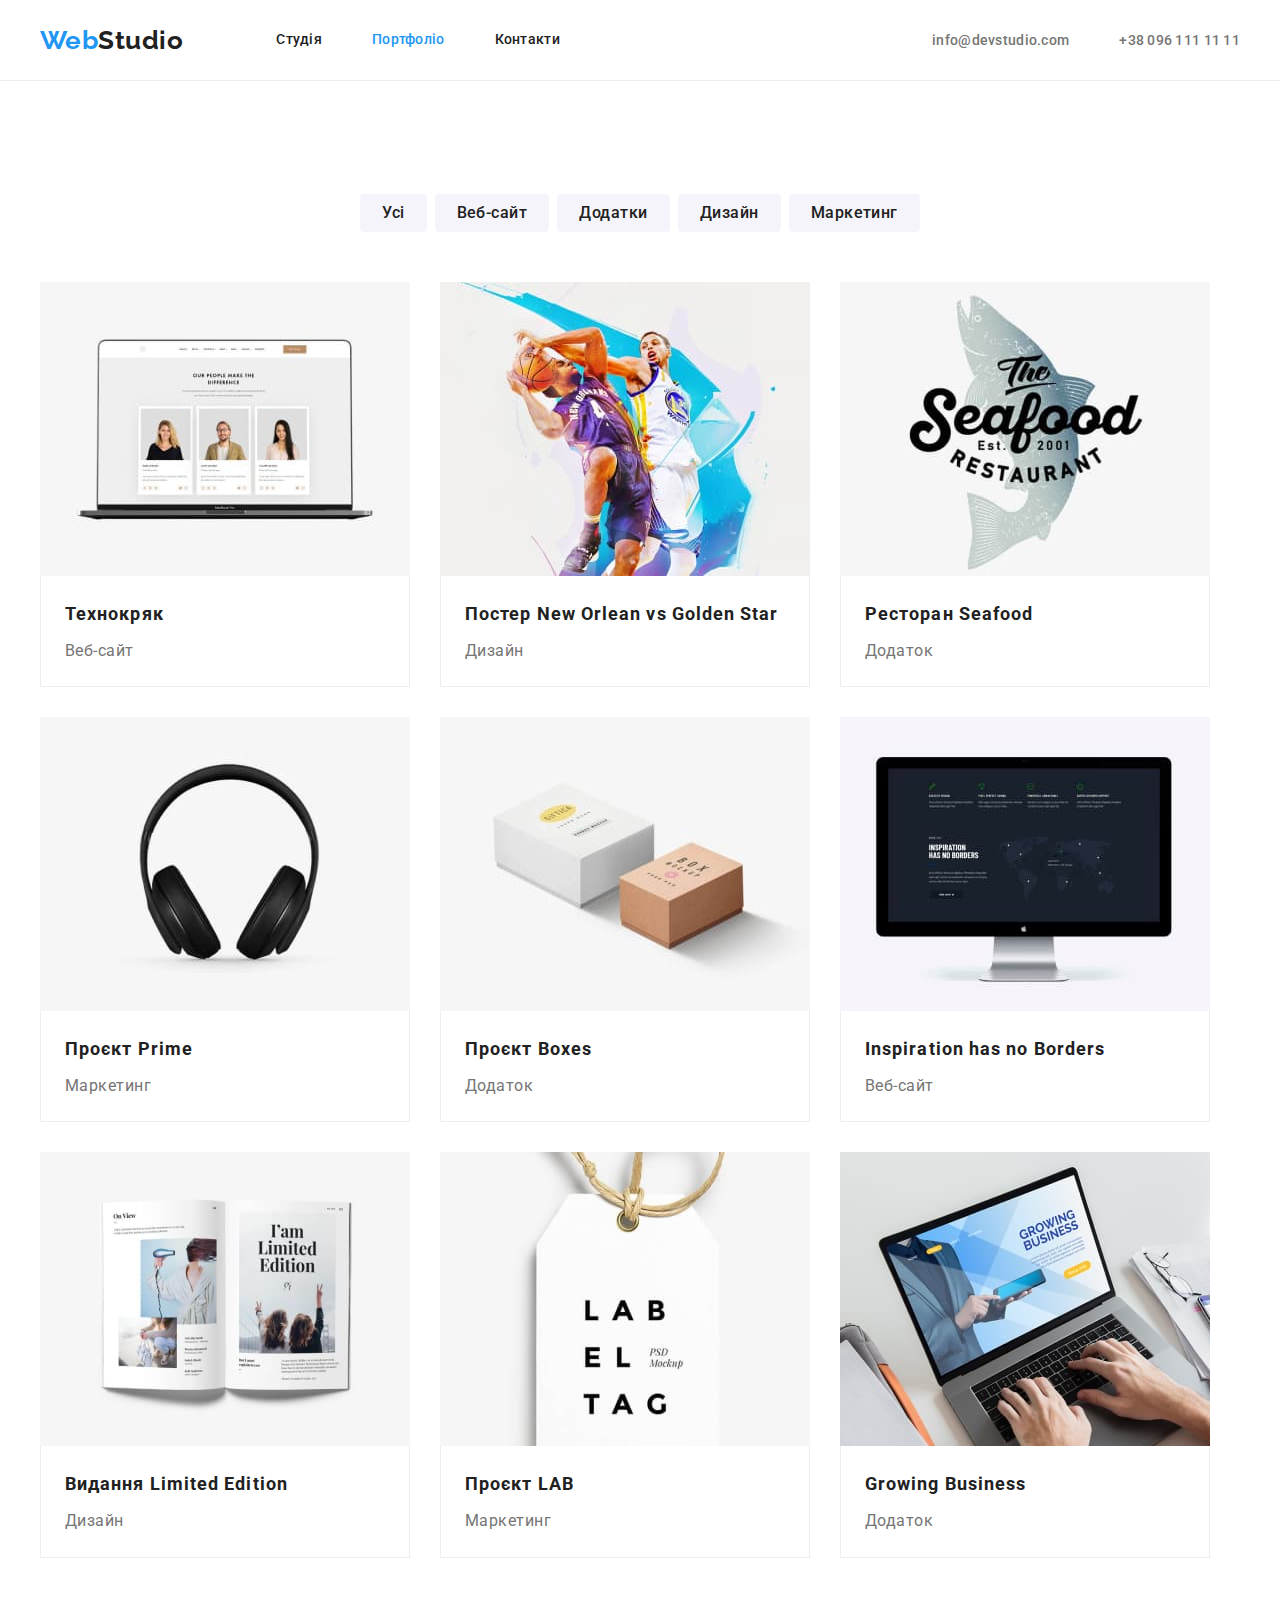
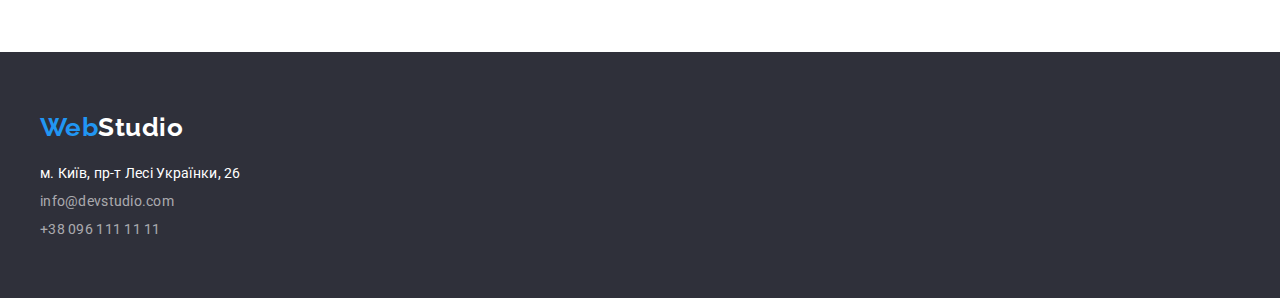
==== portfolio.html @ 5fa0bff5 "readyToDo" ====
<!DOCTYPE html>
<html lang="uk">
  <head>
    <meta charset="UTF-8" />
    <meta http-equiv="X-UA-Compatible" content="IE=edge" />
    <meta name="viewport" content="width=device-width, initial-scale=1.0" />
    <title>Document</title>
    <link rel="preconnect" href="https://fonts.gstatic.com" crossorigin />
    <link
      href="https://fonts.googleapis.com/css2?family=Raleway:wght@700&family=Roboto:wght@400;500;700;900&display=swap"
      rel="stylesheet"
    />
    <link
      rel="stylesheet"
      href="https://cdnjs.cloudflare.com/ajax/libs/modern-normalize/1.1.0/modern-normalize.min.css"
      integrity="sha512-wpPYUAdjBVSE4KJnH1VR1HeZfpl1ub8YT/NKx4PuQ5NmX2tKuGu6U/JRp5y+Y8XG2tV+wKQpNHVUX03MfMFn9Q=="
      crossorigin="anonymous"
      referrerpolicy="no-referrer"
    />
    <link rel="stylesheet" href="css/common.css" />
    <link rel="stylesheet" href="css/style.css" />
  </head>
  <body>
    <header class="header border-bottom">
      <div class="header-area container">
        <a href="" class="header-logo"><span>Web</span>Studio</a>
        <nav class="site-nav">
          <ul class="nav-items">
            <li class="nav-item"><a href="./index.html" class="nav-link">Студія</a></li>
            <li class="nav-item"><a href="" class="nav-link current">Портфоліо</a></li>
            <li class="nav-item"><a href="" class="nav-link">Контакти</a></li>
          </ul>
        </nav>
        <ul class="head-addresses">
          <li class="head-address">
            <a href="mailto:info@devstudio.com" class="head-adr-link">info@devstudio.com</a>
          </li>
          <li class="head-address">
            <a href="tel:+380961111111" class="head-adr-link">+38 096 111 11 11</a>
          </li>
        </ul>
      </div>
    </header>
    <main>
      <section class="portfolio section">
        <div class="container">
        <h1 class="hidden">Портфоліо</h1>
        <ul class="buttons">
          <li class="button-item"><button type="button" class="button">Усі</button></li>
          <li class="button-item"><button type="button" class="button">Веб-сайт</button></li>
          <li class="button-item"><button type="button" class="button">Додатки</button></li>
          <li class="button-item"><button type="button" class="button">Дизайн</button></li>
          <li class="button-item"><button type="button" class="button">Маркетинг</button></li>
        </ul>
        <ul class="portfolio-cards">
          <li class="portfolio-card">
            <a href="">
              <img src="images/cards/img.jpg" alt="laptop" width="370" />
              <div class="portf-card-text">
                <h2 class="card-name">Технокряк</h2>
                <p class="card-description">Веб-сайт</p>
              </div>
            </a>
          </li>
          <li class="portfolio-card">
            <a href="">
              <img src="images/cards/img(1).jpg" alt="players" width="370" />
              <div class="portf-card-text">
                <h2 class="card-name">Постер New Orlean vs Golden Star</h2>
                <p class="card-description">Дизайн</p>
              </div>
            </a>
          </li>
          <li class="portfolio-card">
            <a href="">
              <img src="images/cards/img(2).jpg" alt="restaurant" width="370" />
              <div class="portf-card-text">
                <h2 class="card-name">Ресторан Seafood</h2>
                <p class="card-description">Додаток</p>
              </div>
            </a>
          </li>
          <li class="portfolio-card">
            <a href="">
              <img src="images/cards/img(3).jpg" alt="headphones" width="370" />
              <div class="portf-card-text">
                <h2 class="card-name">Проєкт Prime</h2>
                <p class="card-description">Маркетинг</p>
              </div>
            </a>
          </li>
          <li class="portfolio-card">
            <a href="">
              <img src="images/cards/img(4).jpg" alt="boxes" width="370" />
              <div class="portf-card-text">
                <h2 class="card-name">Проєкт Boxes</h2>
                <p class="card-description">Додаток</p>
              </div>
            </a>
          </li>
          <li class="portfolio-card">
            <a href="">
              <img src="images/cards/img(5).jpg" alt="monitor" width="370" />
              <div class="portf-card-text">
                <h2 class="card-name">Inspiration has no Borders</h2>
                <p class="card-description">Веб-сайт</p>
              </div>
            </a>
          </li>
          <li class="portfolio-card">
            <a href="">
              <img src="images/cards/img(6).jpg" alt="book" width="370" />
              <div class="portf-card-text">
                <h2 class="card-name">Видання Limited Edition</h2>
                <p class="card-description">Дизайн</p>
              </div>
            </a>
          </li>
          <li class="portfolio-card">
            <a href="">
              <img src="images/cards/img(7).jpg" alt="label" width="370" />
              <div class="portf-card-text">
                <h2 class="card-name">Проєкт LAB</h2>
                <p class="card-description">Маркетинг</p>
              </div>
            </a>
          </li>
          <li class="portfolio-card">
            <a href="">
              <img src="images/cards/img(8).jpg" alt="laptop" width="370" />
              <div class="portf-card-text">
                <h2 class="card-name">Growing Business</h2>
                <p class="card-description">Додаток</p>
              </div>
            </a>
          </li>
        </ul>
      </section>
      </div>
    </main>
    <footer class="footer">
      <div class="container">
        <a href="" class="footer-logo"><span>Web</span>Studio</a>
        <address>
          <ul>
            <li class="foot-address">
              <a
                href="https://www.google.com/maps/place/%D0%B1%D1%83%D0%BB.+%D0%9B%D0%B5%D1%81%D0%B8+%D0%A3%D0%BA%D1%80%D0%B0%D0%B8%D0%BD%D0%BA%D0%B8,+26,+%D0%9A%D0%B8%D0%B5%D0%B2,+%D0%A3%D0%BA%D1%80%D0%B0%D0%B8%D0%BD%D0%B0,+02000/@50.4265807,30.5383858,17z/data=!3m1!4b1!4m5!3m4!1s0x40d4cf0e033ecbe9:0x57a4dffefec77da0!8m2!3d50.4265807!4d30.5383858"
                target="_blank"
                rel="noopener noreferrer"
                class="foot-adr-link current"
                >м. Київ, пр-т Лесі Українки, 26
              </a>
            </li>
            <li class="foot-address">
              <a href="mailto:info@devstudio.com" class="foot-adr-link">info@devstudio.com</a>
            </li>
            <li class="foot-address">
              <a href="tel:+380961111111" class="foot-adr-link">+38 096 111 11 11</a>
            </li>
          </ul>
        </address>
      </div>
    </footer>
  </body>
</html>
---- css/common.css ----
/*Обнуление*/
*,
*::before,
*::after {
  padding: 0;
  margin: 0;
  border: 0;
}
a {
  text-decoration: none;
}
ul,
ol,
li {
  list-style: none;
}
img {
  vertical-align: top;
}
h1,
h2,
h3,
h4,
h5,
h6 {
  font-weight: inherit;
  font-size: inherit;
}
/*---------------------------------------------------------------------------*/

:root {
  --primary-text-color: #757575;
  --title-text-color: #212121;
  --accent-color: #2196f3;
  --primary-bk-color: #f5f5f5;
  --secondary-bk-color: #f5f4fa;
  --bk-white-color: #ffffff;
  --bk-dark-color: #2f303a;
}
body {
  font-family: Roboto, sans-serif;
  color: var(--primary-text-color);
  background-color: var(--bk-white-color);
  font-style: normal;
  font-weight: 400;
  letter-spacing: 0.03em;
}
.container {
  max-width: 1200px;
  margin: 0 auto;
  padding: 0 15px;
}
img {
  display: block;
  max-width: 100%;
  height: auto;
}
---- css/style.css ----
.hidden {
  visibility: hidden;
}
.section {
  padding: 94px 0;
}
/* ------------------------------header------------------------------------- */
.header {
  border-bottom: 1px solid #ececec;
}
.header-area {
  display: flex;
  align-items: center;
}
.header-logo {
  margin-right: 93px;

  font-family: Raleway, sans-serif;
  font-weight: 700;
  font-size: 26px;
  line-height: 1.19;
  color: var(--title-text-color);
}
.header-logo span {
  color: var(--accent-color);
}
.site-nav .nav-link {
  display: block; /*чтобы убрать зазор 4рх у ссылки*/
  padding: 32px 0;

  font-weight: 500;
  font-size: 14px;
  line-height: 1.14;
  letter-spacing: 0.02em;
  color: var(--title-text-color);
}
.nav-items {
  display: flex;
}
.nav-items .nav-item + .nav-item {
  margin-left: 50px;
}
.nav-link.current {
  color: var(--accent-color);
}
.nav-link:hover,
.nav-link:focus {
  color: var(--accent-color);
}
.head-adr-link {
  font-weight: 500;
  font-size: 14px;
  line-height: 1.14;
  letter-spacing: 0.02em;
  color: var(--primary-text-color);
}
.head-adr-link:hover,
.head-adr-link:focus {
  color: var(--accent-color);
}
.head-addresses {
  display: flex;
  margin-left: auto;
}
.head-address + .head-address {
  margin-left: 50px;
}
/* ---------------------------------------------------hero------------------------------------- */
.hero {
  background-color: var(--bk-dark-color);
  text-align: center;

  padding: 200px 0;
}
.hero-title {
  font-weight: 900;
  font-size: 44px;
  line-height: 1.36;
  letter-spacing: 0.06em;
  text-transform: uppercase;

  color: var(--bk-white-color);

  width: 696px;
  margin: 0 auto 30px auto;
}
.hero-button {
  font: inherit;
  font-weight: 700;
  font-size: 16px;
  line-height: 1.9;
  letter-spacing: 0.06em;

  color: var(--bk-white-color);
  background-color: var(--accent-color);
  box-shadow: 0px 4px 4px rgba(0, 0, 0, 0.15);

  display: inline-block;
  padding: 10px 32px;
  border-radius: 4px;
  min-width: 216px;
  text-align: center;
}
.hero-button:hover {
  cursor: pointer;
}
/* ------------------------------------------advantages---------------------------------------- */
.advantages-items {
  display: flex;
}
.advantages-item {
  width: 270px;
}
.advantages-item + .advantages-item {
  margin-left: 30px;
}
.advantage-title {
  font-weight: 700;
  font-size: 14px;
  line-height: 1.14;
  text-transform: uppercase;
  color: var(--title-text-color);

  margin-bottom: 10px;
}
.advantage-text {
  font-size: 14px;
  line-height: 1.7;
}
/* ----------------------------occupations----------------------------------- */
.occupations {
  padding-bottom: 94px;
}
.occupations-pics {
  display: flex;
}
.occupations-pic:not(:first-child) {
  margin-left: 30px;
}
.section-title {
  font-weight: 700;
  font-size: 36px;
  line-height: 1.16;
  text-align: center;

  color: var(--title-text-color);

  margin-bottom: 50px;
}
/* -------------------------------------------team----------------------------------------- */
.team {
  background-color: var(--secondary-bk-color);
}
.team-cards {
  display: flex;
}
.team-card + .team-card {
  margin-left: 30px;
}
.team-card-text {
  background-color: var(--bk-white-color);
  box-shadow: 0px 1px 3px rgba(0, 0, 0, 0.12), 0px 1px 1px rgba(0, 0, 0, 0.14),
    0px 2px 1px rgba(0, 0, 0, 0.2);
  border-radius: 0px 0px 4px 4px;

  padding: 30px 0;
}
.member-name {
  font-weight: 500;
  text-align: center;
  color: var(--title-text-color);
  font-size: 16px;
  line-height: 1.8;

  margin-bottom: 10px;
}
.member-job {
  text-align: center;
  font-size: 16px;
  line-height: 1.19;
}
/* ------------------------------foooter---------------------------------------------------------- */
.footer {
  background-color: var(--bk-dark-color);

  padding: 60px 0;
}
.footer-logo {
  font-family: 'Raleway', sans-serif;
  font-weight: 700;
  font-size: 26px;
  line-height: 1.19;
  color: var(--bk-white-color);
  display: inline-block;

  margin-bottom: 20px;
}
.footer-logo span {
  color: var(--accent-color);
}
.foot-address:not(:last-child) {
  margin-bottom: 9px;
}
.foot-adr-link {
  font-size: 14px;
  line-height: 1.17;
  letter-spacing: 0.02em;
  color: var(--primary-text-color);
  color: rgba(255, 255, 255, 0.6);
  font-style: normal;
}
.foot-adr-link:hover,
.foot-adr-link:focus {
  color: var(--bk-white-color);
}
.foot-adr-link.current {
  color: var(--bk-white-color);
}
/*-------------------------------- Портфоліо ----------------------------*/
.buttons {
  display: flex;
  justify-content: center;
  margin-bottom: 50px;
}
.button-item:not(:first-child) {
  margin-left: 8px;
}
.button {
  font: inherit;
  font-weight: 500;
  font-size: 16px;
  line-height: 1.6;
  letter-spacing: 0.03em;
  text-align: center;

  color: var(--title-text-color);
  background-color: var(--secondary-bk-color);

  display: inline-block;
  padding: 6px 22px;
  border-radius: 4px;
}
.button:hover,
.button:focus {
  color: var(--bk-white-color);
  background-color: var(--accent-color);
  cursor: pointer;
}
.portfolio-cards {
  display: flex;
  flex-wrap: wrap;
}
.portf-card-text {
  border-bottom: 1px solid #eeeeee;
  border-right: 1px solid #eeeeee;
  border-left: 1px solid #eeeeee;
}
.portfolio-card {
  /* width: calc(100%-2*30px(60px-количество мардж. умнож. на значение))/3  -- длинна в процентах*/
  width: 370px;

  margin-right: 30px;
  margin-bottom: 30px;
}
.portfolio-card:nth-child(3n) {
  /* убирает у каждого третьего элемента правый марджин */
  margin-right: 0px;
}
.portfolio-card:nth-last-child(-n + 3) {
  /* убирате у последних 3-ёх элементов нижний марджин */
  margin-bottom: 0;
}
.card-name {
  font-weight: 700;
  font-size: 18px;
  line-height: 2;
  letter-spacing: 0.06em;
  color: var(--title-text-color);

  margin-bottom: 4px;
}
.card-description {
  color: var(--primary-text-color);
  font-size: 16px;
  line-height: 1.9;
}
.portf-card-text {
  padding: 20px 24px;
}
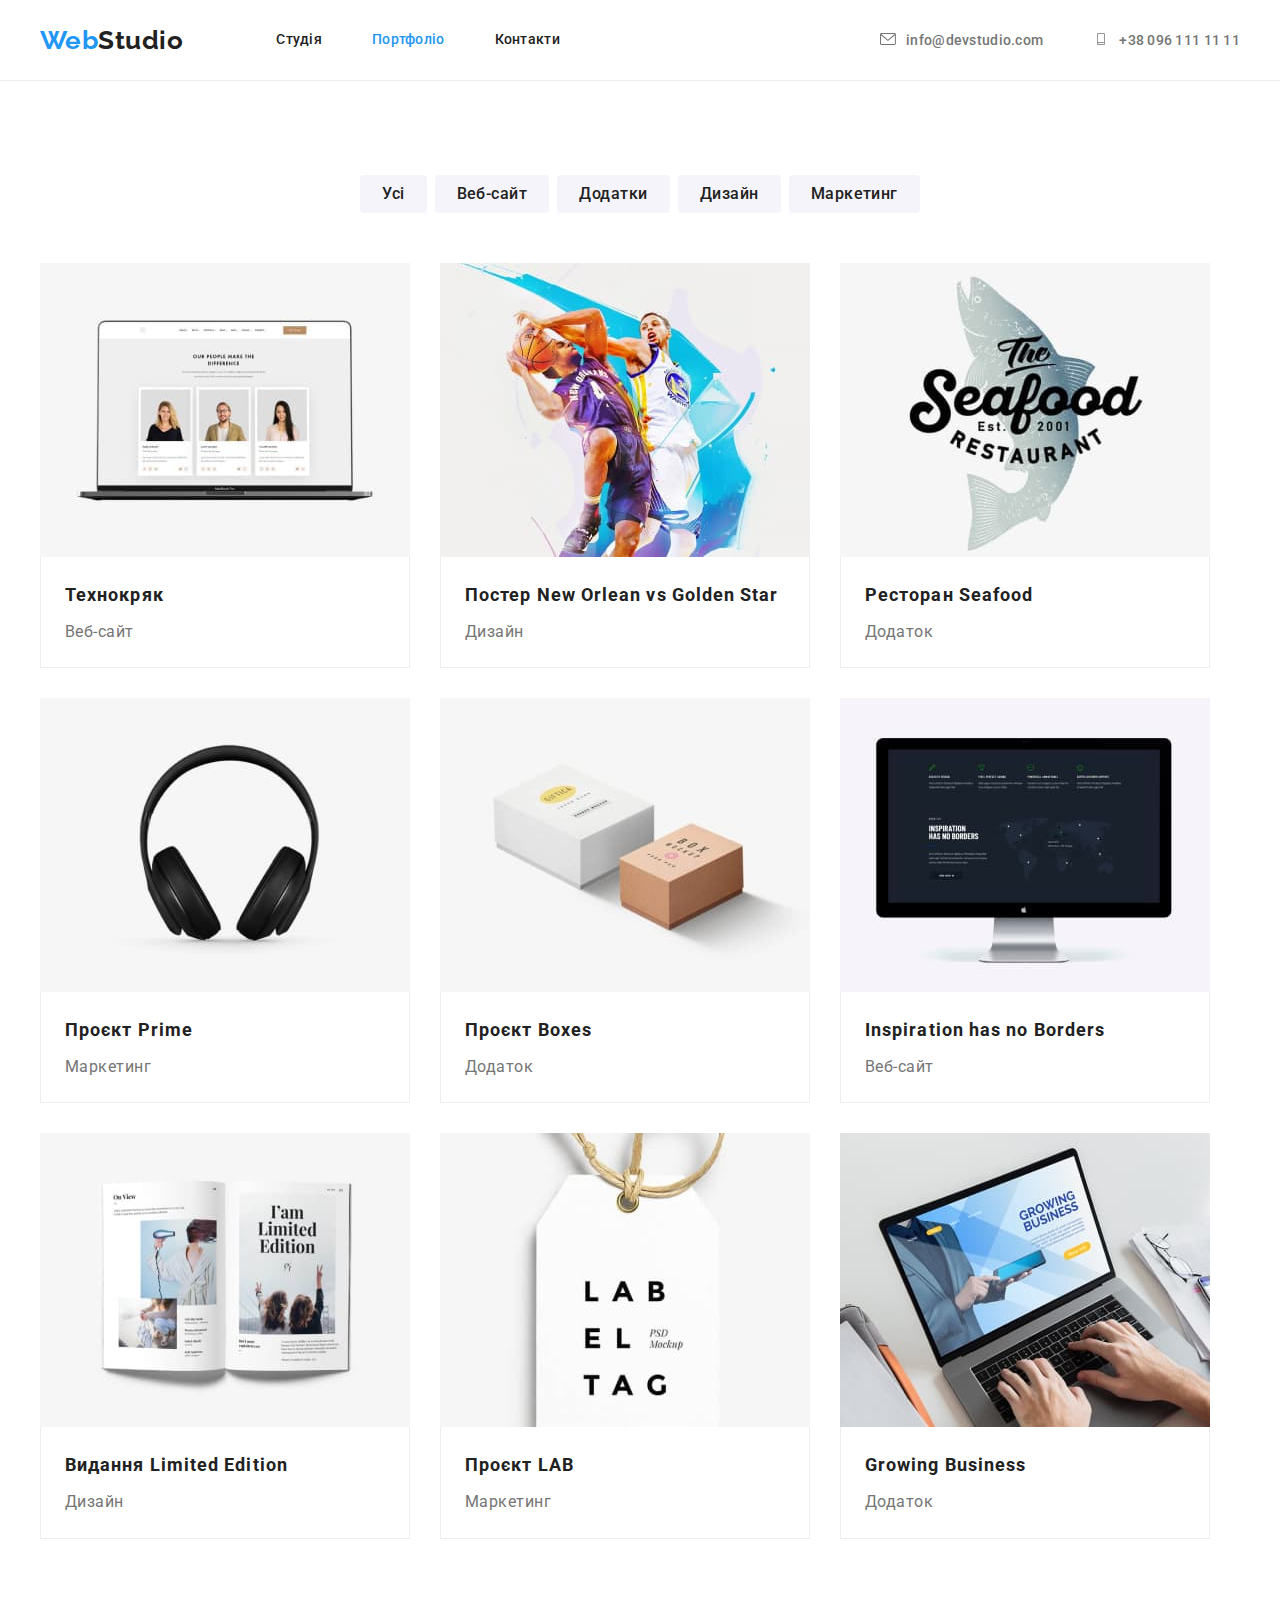
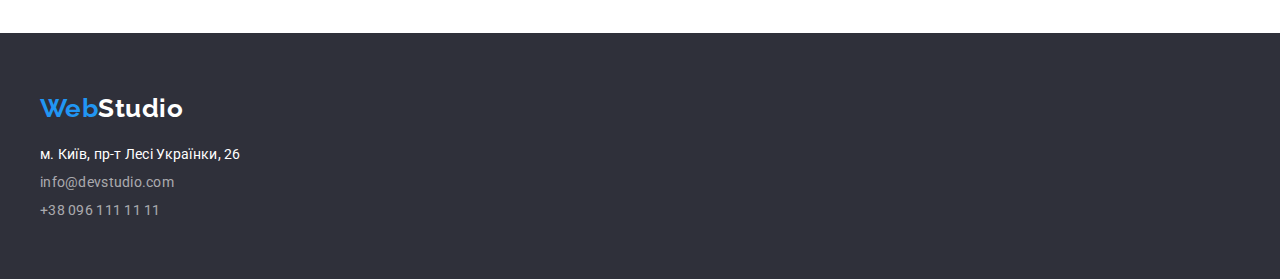
==== commit 859f4231: "new" ====
--- a/portfolio.html
+++ b/portfolio.html
@@ -33,10 +33,14 @@
         </nav>
         <ul class="head-addresses">
           <li class="head-address">
-            <a href="mailto:info@devstudio.com" class="head-adr-link">info@devstudio.com</a>
+            <a href="mailto:info@devstudio.com" class="head-adr-link"><svg class="head-link-icon" width="16" height="12">
+                <use href="./images/icons.svg#icon-envelope"></use>
+              </svg>info@devstudio.com</a>
           </li>
           <li class="head-address">
-            <a href="tel:+380961111111" class="head-adr-link">+38 096 111 11 11</a>
+            <a href="tel:+380961111111" class="head-adr-link"><svg class="head-link-icon" width="16" height="12">
+                <use href="./images/icons.svg#icon-smartphone"></use>
+              </svg>+38 096 111 11 11</a>
           </li>
         </ul>
       </div>
@@ -44,7 +48,7 @@
     <main>
       <section class="portfolio section">
         <div class="container">
-        <h1 class="hidden">Портфоліо</h1>
+        <h1 class="visually-hidden">Портфоліо</h1>
         <ul class="buttons">
           <li class="button-item"><button type="button" class="button">Усі</button></li>
           <li class="button-item"><button type="button" class="button">Веб-сайт</button></li>
--- a/css/common.css
+++ b/css/common.css
@@ -55,3 +55,16 @@
   max-width: 100%;
   height: auto;
 }
+.visually-hidden {
+  position: absolute;
+  width: 1px;
+  height: 1px;
+  margin: -1px;
+  border: 0;
+  padding: 0;
+
+  white-space: nowrap;
+  clip-path: inset(100%);
+  clip: rect(0 0 0 0);
+  overflow: hidden;
+}
--- a/css/style.css
+++ b/css/style.css
@@ -1,8 +1,14 @@
-.hidden {
-  visibility: hidden;
-}
 .section {
   padding: 94px 0;
+}
+.overlay {
+  max-width: 1600px;
+  height: 600px;
+  background-image: linear-gradient(to right, rgba(47, 48, 58, 0.4), rgba(47, 48, 58, 0.4)),
+    url(../images/Img.jpg);
+  background-repeat: no-repeat;
+  background-position: center;
+  background-size: cover;
 }
 /* ------------------------------header------------------------------------- */
 .header {
@@ -58,6 +64,15 @@
 .head-adr-link:focus {
   color: var(--accent-color);
 }
+/* --------------icons------------------ */
+.head-link-icon {
+  margin-right: 10px;
+  fill: var(--primary-text-color);
+}
+.head-adr-link:hover .head-link-icon {
+  fill: var(--accent-color);
+}
+/* ------------------------------------ */
 .head-addresses {
   display: flex;
   margin-left: auto;
@@ -108,6 +123,25 @@
 .advantages-items {
   display: flex;
 }
+.advantages-item-area {
+  background-color: var(--secondary-bk-color);
+  padding: 25px 0;
+  margin-bottom: 30px;
+}
+.icon-test {
+  display: block;
+  margin: 0 auto;
+}
+/* .advantages-item::before {
+  display: block;
+  content: '';
+  height: 120px;
+  background-repeat: no-repeat;
+  background-size: contain;
+  background-position: center;
+  background-color: var(--secondary-bk-color);
+  margin-bottom: 30px;
+} */
 .advantages-item {
   width: 270px;
 }
@@ -165,6 +199,30 @@
 
   padding: 30px 0;
 }
+/* ------------------------------icons--------------------------- */
+.team-media-body {
+  display: flex;
+  align-items: center;
+  justify-content: center;
+  margin-top: 16px;
+}
+.team-media-bk {
+  display: flex;
+  justify-content: center;
+  width: 44px;
+  height: 44px;
+  border-radius: 50%;
+  align-items: center;
+}
+.team-media-bk:hover,
+.team-media-bk:hover .icon-media {
+  fill: var(--bk-white-color);
+  background-color: var(--accent-color);
+}
+.icon-media {
+  fill: #afb1b8;
+}
+/* ------------------------------------------------------------------- */
 .member-name {
   font-weight: 500;
   text-align: center;
@@ -178,12 +236,43 @@
   text-align: center;
   font-size: 16px;
   line-height: 1.19;
+}
+/* ----------------------------clinets----------------------------------- */
+.clinets-body {
+  display: flex;
+  justify-content: center;
+}
+.clinets-item + .clinets-item {
+  margin-left: 30px;
+}
+.clinets-item {
+  display: flex;
+  justify-content: center;
+  align-items: center;
+  width: 170px;
+  height: 92px;
+  border: 1px solid #afb1b8;
+  border-radius: 3%;
+}
+.clinets-item:hover,
+.clinets-item:hover .clinets-icon {
+  border-color: var(--accent-color);
+  fill: var(--accent-color);
+}
+.clinets-icon {
+  fill: #afb1b8;
 }
 /* ------------------------------foooter---------------------------------------------------------- */
 .footer {
   background-color: var(--bk-dark-color);
 
   padding: 60px 0;
+}
+.footer-body {
+  display: flex;
+}
+.footer-item:nth-child(2) {
+  margin-left: 94px;
 }
 .footer-logo {
   font-family: 'Raleway', sans-serif;
@@ -216,6 +305,7 @@
 .foot-adr-link.current {
   color: var(--bk-white-color);
 }
+
 /*-------------------------------- Портфоліо ----------------------------*/
 .buttons {
   display: flex;
@@ -245,6 +335,8 @@
   color: var(--bk-white-color);
   background-color: var(--accent-color);
   cursor: pointer;
+  box-shadow: 0px 3px 1px rgba(0, 0, 0, 0.1), 0px 1px 2px rgba(0, 0, 0, 0.08),
+    0px 2px 2px rgba(0, 0, 0, 0.12);
 }
 .portfolio-cards {
   display: flex;
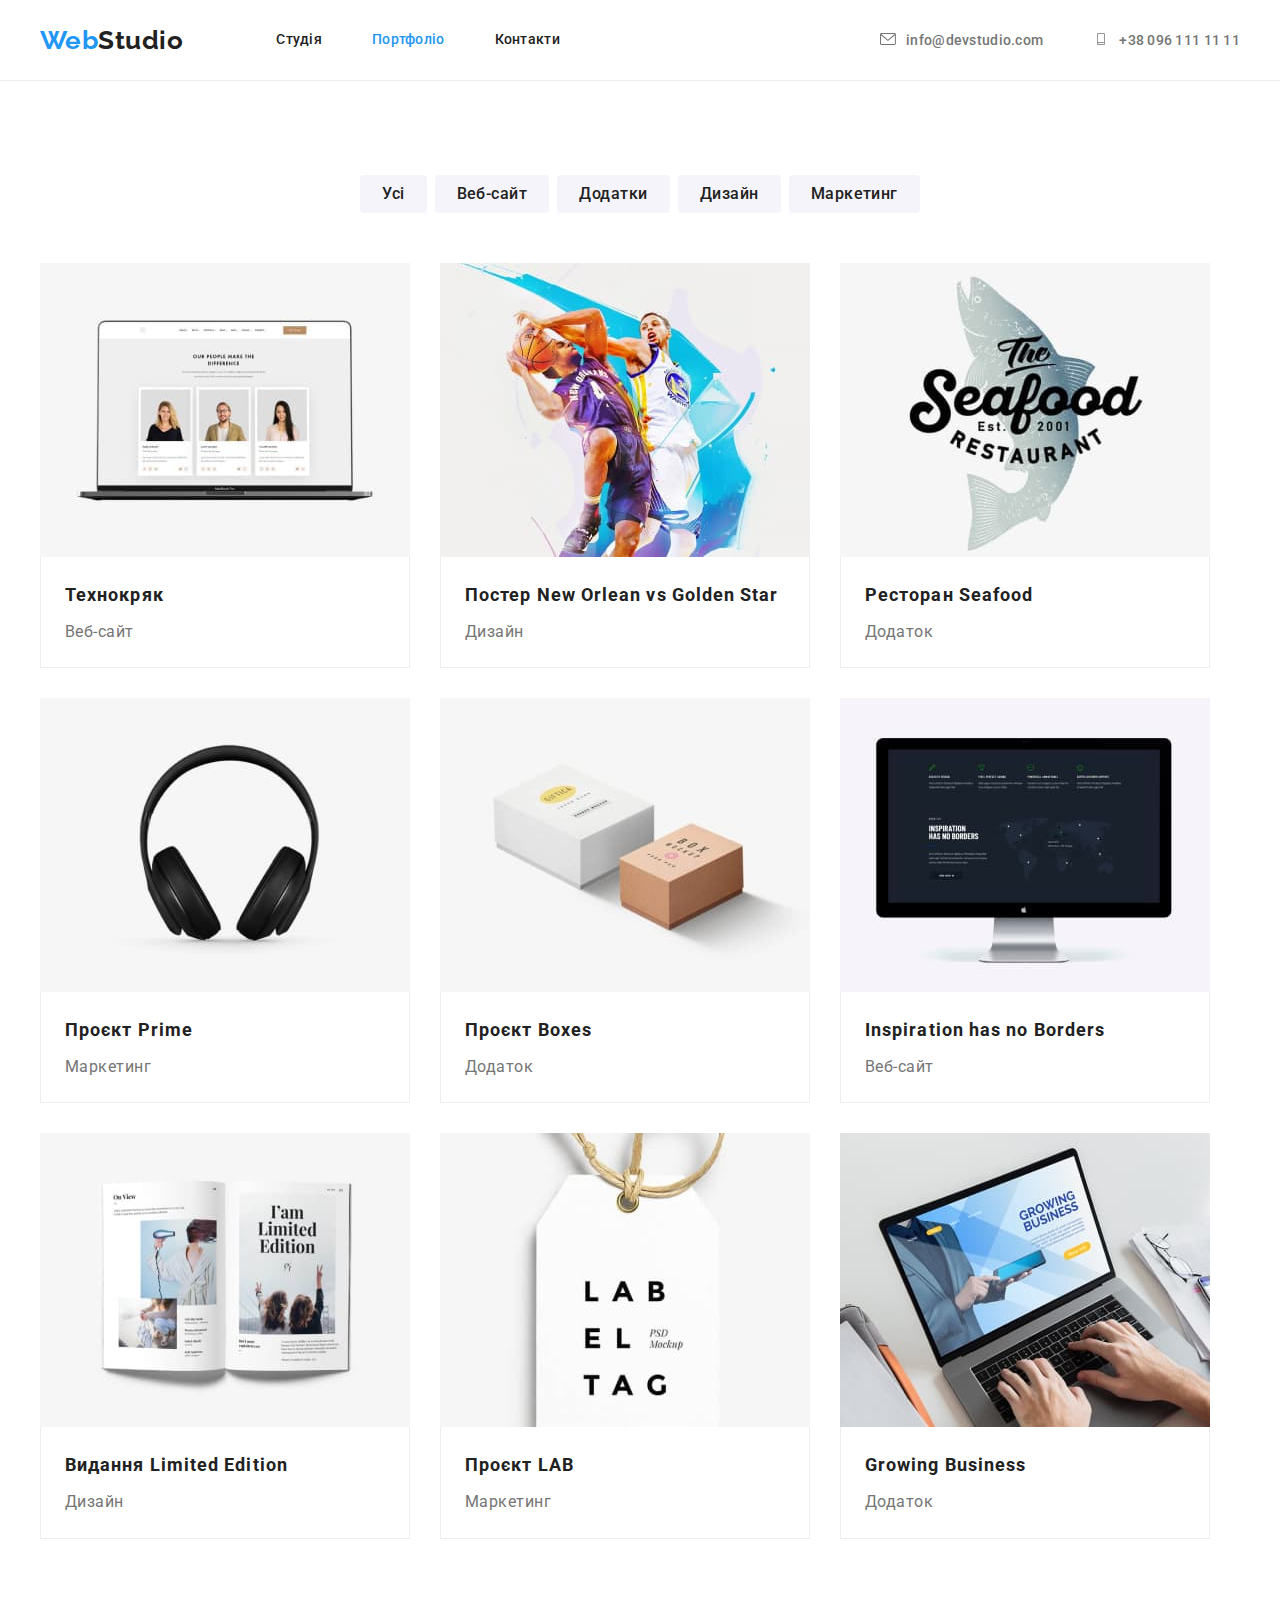
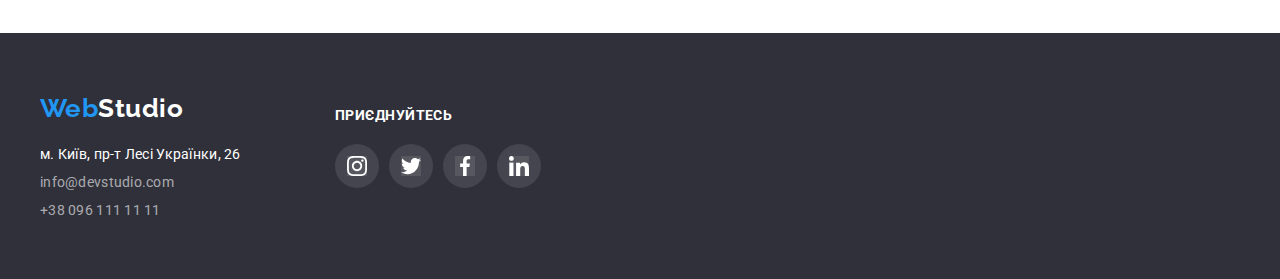
==== commit 629124d4: "readyToSend" ====
--- a/portfolio.html
+++ b/portfolio.html
@@ -144,26 +144,55 @@
     </main>
     <footer class="footer">
       <div class="container">
-        <a href="" class="footer-logo"><span>Web</span>Studio</a>
-        <address>
-          <ul>
-            <li class="foot-address">
-              <a
-                href="https://www.google.com/maps/place/%D0%B1%D1%83%D0%BB.+%D0%9B%D0%B5%D1%81%D0%B8+%D0%A3%D0%BA%D1%80%D0%B0%D0%B8%D0%BD%D0%BA%D0%B8,+26,+%D0%9A%D0%B8%D0%B5%D0%B2,+%D0%A3%D0%BA%D1%80%D0%B0%D0%B8%D0%BD%D0%B0,+02000/@50.4265807,30.5383858,17z/data=!3m1!4b1!4m5!3m4!1s0x40d4cf0e033ecbe9:0x57a4dffefec77da0!8m2!3d50.4265807!4d30.5383858"
-                target="_blank"
-                rel="noopener noreferrer"
-                class="foot-adr-link current"
-                >м. Київ, пр-т Лесі Українки, 26
+        <div class="footer-body">
+          <div class="fotter-item">
+            <a href="" class="footer-logo"><span>Web</span>Studio</a>
+            <address>
+              <ul>
+                <li class="foot-address">
+                  <a
+                    href="https://www.google.com/maps/place/%D0%B1%D1%83%D0%BB.+%D0%9B%D0%B5%D1%81%D0%B8+%D0%A3%D0%BA%D1%80%D0%B0%D0%B8%D0%BD%D0%BA%D0%B8,+26,+%D0%9A%D0%B8%D0%B5%D0%B2,+%D0%A3%D0%BA%D1%80%D0%B0%D0%B8%D0%BD%D0%B0,+02000/@50.4265807,30.5383858,17z/data=!3m1!4b1!4m5!3m4!1s0x40d4cf0e033ecbe9:0x57a4dffefec77da0!8m2!3d50.4265807!4d30.5383858"
+                    target="_blank"
+                    rel="noopener noreferrer"
+                    class="foot-adr-link current"
+                    >м. Київ, пр-т Лесі Українки, 26
+                  </a>
+                </li>
+                <li class="foot-address">
+                  <a href="mailto:info@devstudio.com" class="foot-adr-link">info@devstudio.com</a>
+                </li>
+                <li class="foot-address">
+                  <a href="tel:+380961111111" class="foot-adr-link">+38 096 111 11 11</a>
+                </li>
+              </ul>
+            </address>
+          </div>
+          <div class="footer-item">
+            <h3 class="footer-title">Приєднуйтесь</h3>
+            <div class="team-media-body">
+              <a href="" class="foot-media-bk">
+                <svg class="foot-icon-media" width="20" height="20">
+                  <use href="./images/icons.svg#icon-instagram"></use>
+                </svg>
               </a>
-            </li>
-            <li class="foot-address">
-              <a href="mailto:info@devstudio.com" class="foot-adr-link">info@devstudio.com</a>
-            </li>
-            <li class="foot-address">
-              <a href="tel:+380961111111" class="foot-adr-link">+38 096 111 11 11</a>
-            </li>
-          </ul>
-        </address>
+              <a href="" class="foot-media-bk">
+                <svg class="foot-icon-media" width="20" height="20">
+                  <use href="./images/icons.svg#icon-twitter"></use>
+                </svg>
+              </a>
+              <a href="" class="foot-media-bk">
+                <svg class="foot-icon-media" width="20" height="20">
+                  <use href="./images/icons.svg#icon-facebook"></use>
+                </svg>
+              </a>
+              <a href="" class="foot-media-bk">
+                <svg class="foot-icon-media" width="20" height="20">
+                  <use href="./images/icons.svg#icon-linkedin"></use>
+                </svg>
+              </a>
+            </div>
+          </div>
+        </div>
       </div>
     </footer>
   </body>
--- a/css/style.css
+++ b/css/style.css
@@ -214,6 +214,9 @@
   border-radius: 50%;
   align-items: center;
 }
+.team-media-bk + .team-media-bk {
+  margin-left: 10px;
+}
 .team-media-bk:hover,
 .team-media-bk:hover .icon-media {
   fill: var(--bk-white-color);
@@ -274,6 +277,39 @@
 .footer-item:nth-child(2) {
   margin-left: 94px;
 }
+.footer-title {
+  font-weight: 700;
+  font-size: 14px;
+  line-height: 1.14;
+  text-transform: uppercase;
+  color: var(--bk-white-color);
+
+  margin-top: 15px;
+  margin-bottom: 20px;
+}
+/* ------------------------------------------------------- */
+.foot-media-bk,
+.foot-icon-media {
+  fill: var(--bk-white-color);
+  background-color: rgba(255, 255, 255, 0.1);
+}
+.foot-media-bk:hover,
+.foot-media-bk:hover .foot-icon-media {
+  fill: var(--bk-white-color);
+  background-color: var(--accent-color);
+}
+.foot-media-bk {
+  display: flex;
+  justify-content: center;
+  width: 44px;
+  height: 44px;
+  border-radius: 50%;
+  align-items: center;
+}
+.foot-media-bk + .foot-media-bk {
+  margin-left: 10px;
+}
+/* -------------------------------------------------------- */
 .footer-logo {
   font-family: 'Raleway', sans-serif;
   font-weight: 700;
@@ -354,6 +390,11 @@
   margin-right: 30px;
   margin-bottom: 30px;
 }
+.portfolio-card:hover,
+.portfolio-card:focus {
+  box-shadow: 0px 1px 1px rgba(0, 0, 0, 0.12), 0px 4px 4px rgba(0, 0, 0, 0.06),
+    1px 4px 6px rgba(0, 0, 0, 0.16);
+}
 .portfolio-card:nth-child(3n) {
   /* убирает у каждого третьего элемента правый марджин */
   margin-right: 0px;
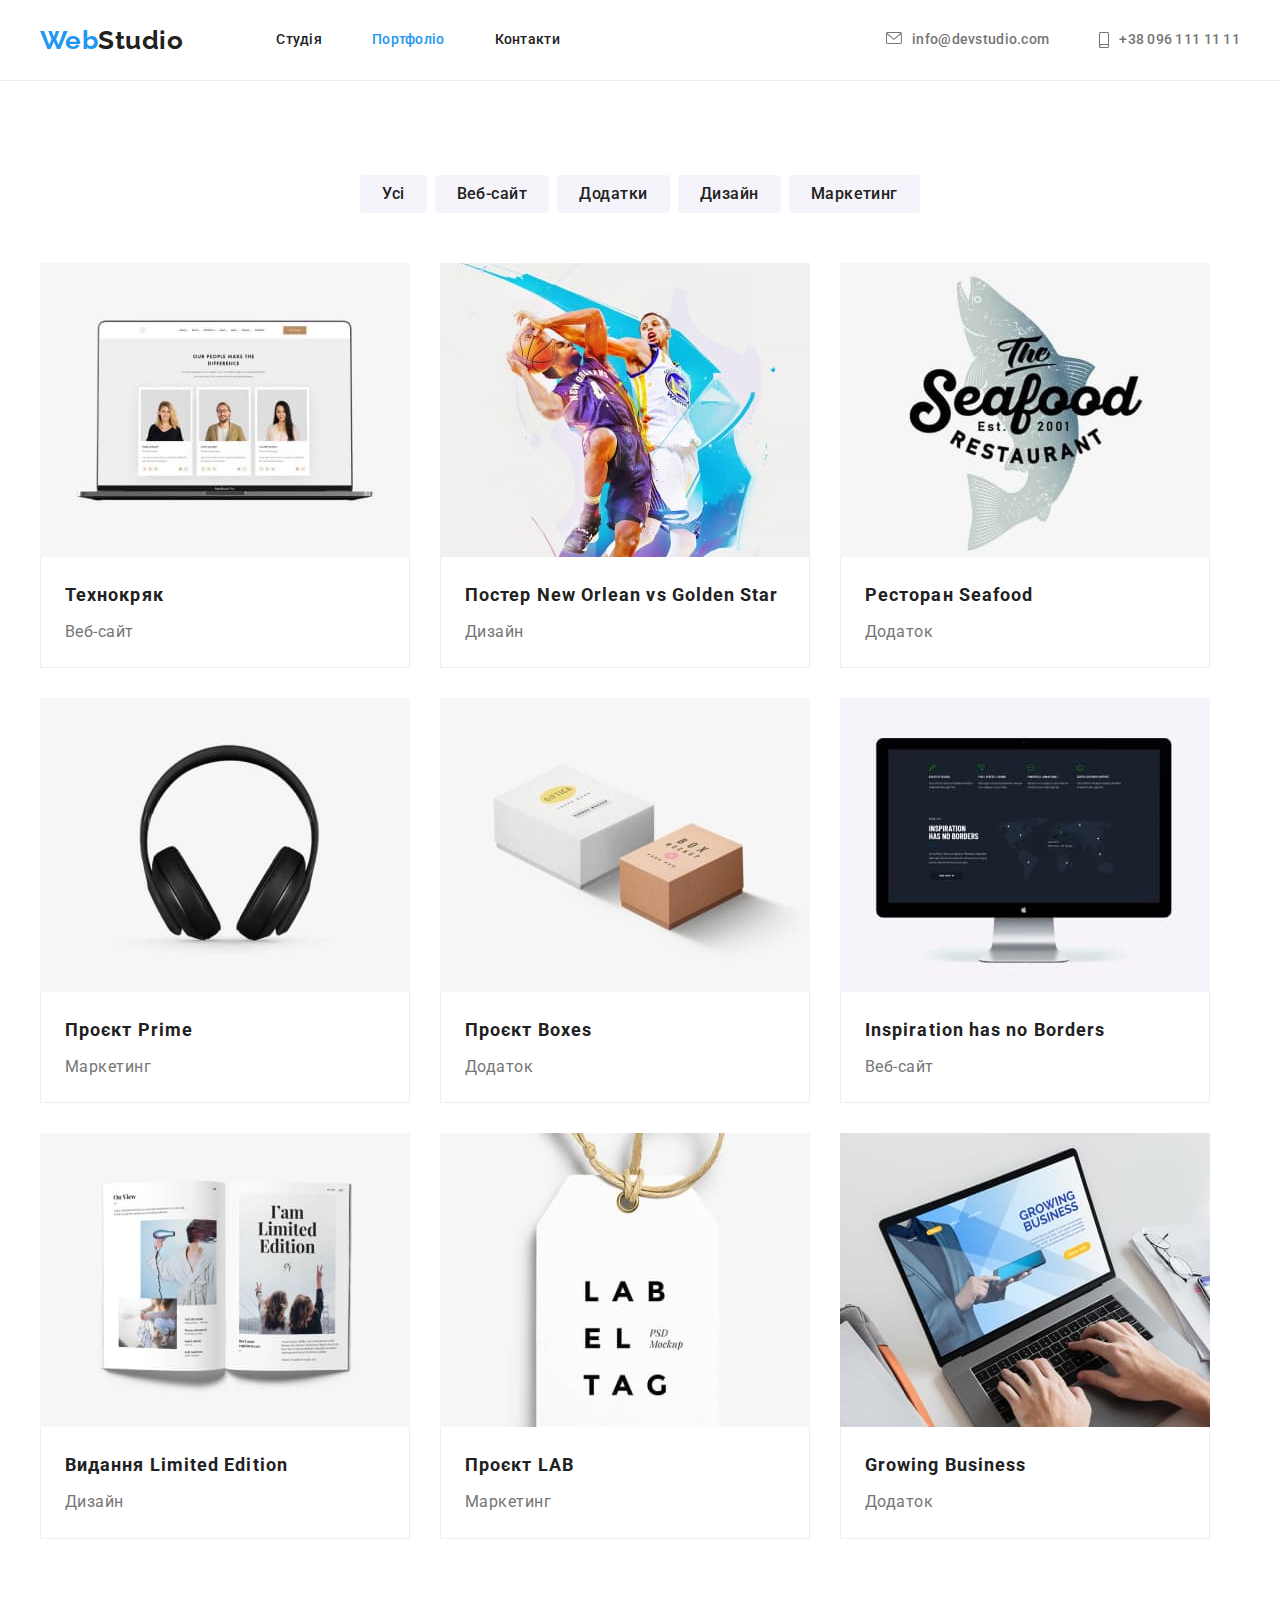
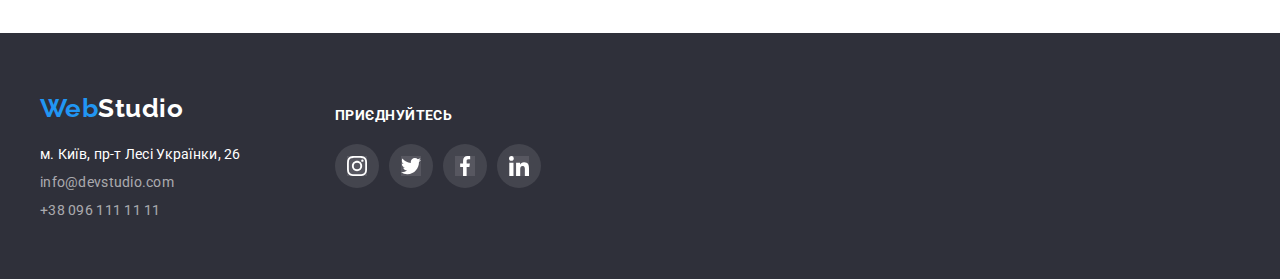
==== commit 46baf665: "finished" ====
--- a/portfolio.html
+++ b/portfolio.html
@@ -38,7 +38,7 @@
               </svg>info@devstudio.com</a>
           </li>
           <li class="head-address">
-            <a href="tel:+380961111111" class="head-adr-link"><svg class="head-link-icon" width="16" height="12">
+            <a href="tel:+380961111111" class="head-adr-link"><svg class="head-link-icon" width="10" height="16">
                 <use href="./images/icons.svg#icon-smartphone"></use>
               </svg>+38 096 111 11 11</a>
           </li>
--- a/css/common.css
+++ b/css/common.css
@@ -68,3 +68,12 @@
   clip: rect(0 0 0 0);
   overflow: hidden;
 }
+.overlay {
+  max-width: 1600px;
+  height: 600px;
+  background-image: linear-gradient(to right, rgba(47, 48, 58, 0.4), rgba(47, 48, 58, 0.4)),
+    url(../images/Img.jpg);
+  background-repeat: no-repeat;
+  background-position: center;
+  background-size: cover;
+}
--- a/css/style.css
+++ b/css/style.css
@@ -1,14 +1,5 @@
 .section {
   padding: 94px 0;
-}
-.overlay {
-  max-width: 1600px;
-  height: 600px;
-  background-image: linear-gradient(to right, rgba(47, 48, 58, 0.4), rgba(47, 48, 58, 0.4)),
-    url(../images/Img.jpg);
-  background-repeat: no-repeat;
-  background-position: center;
-  background-size: cover;
 }
 /* ------------------------------header------------------------------------- */
 .header {
@@ -58,7 +49,9 @@
   font-size: 14px;
   line-height: 1.14;
   letter-spacing: 0.02em;
+
   color: var(--primary-text-color);
+  display: flex;
 }
 .head-adr-link:hover,
 .head-adr-link:focus {
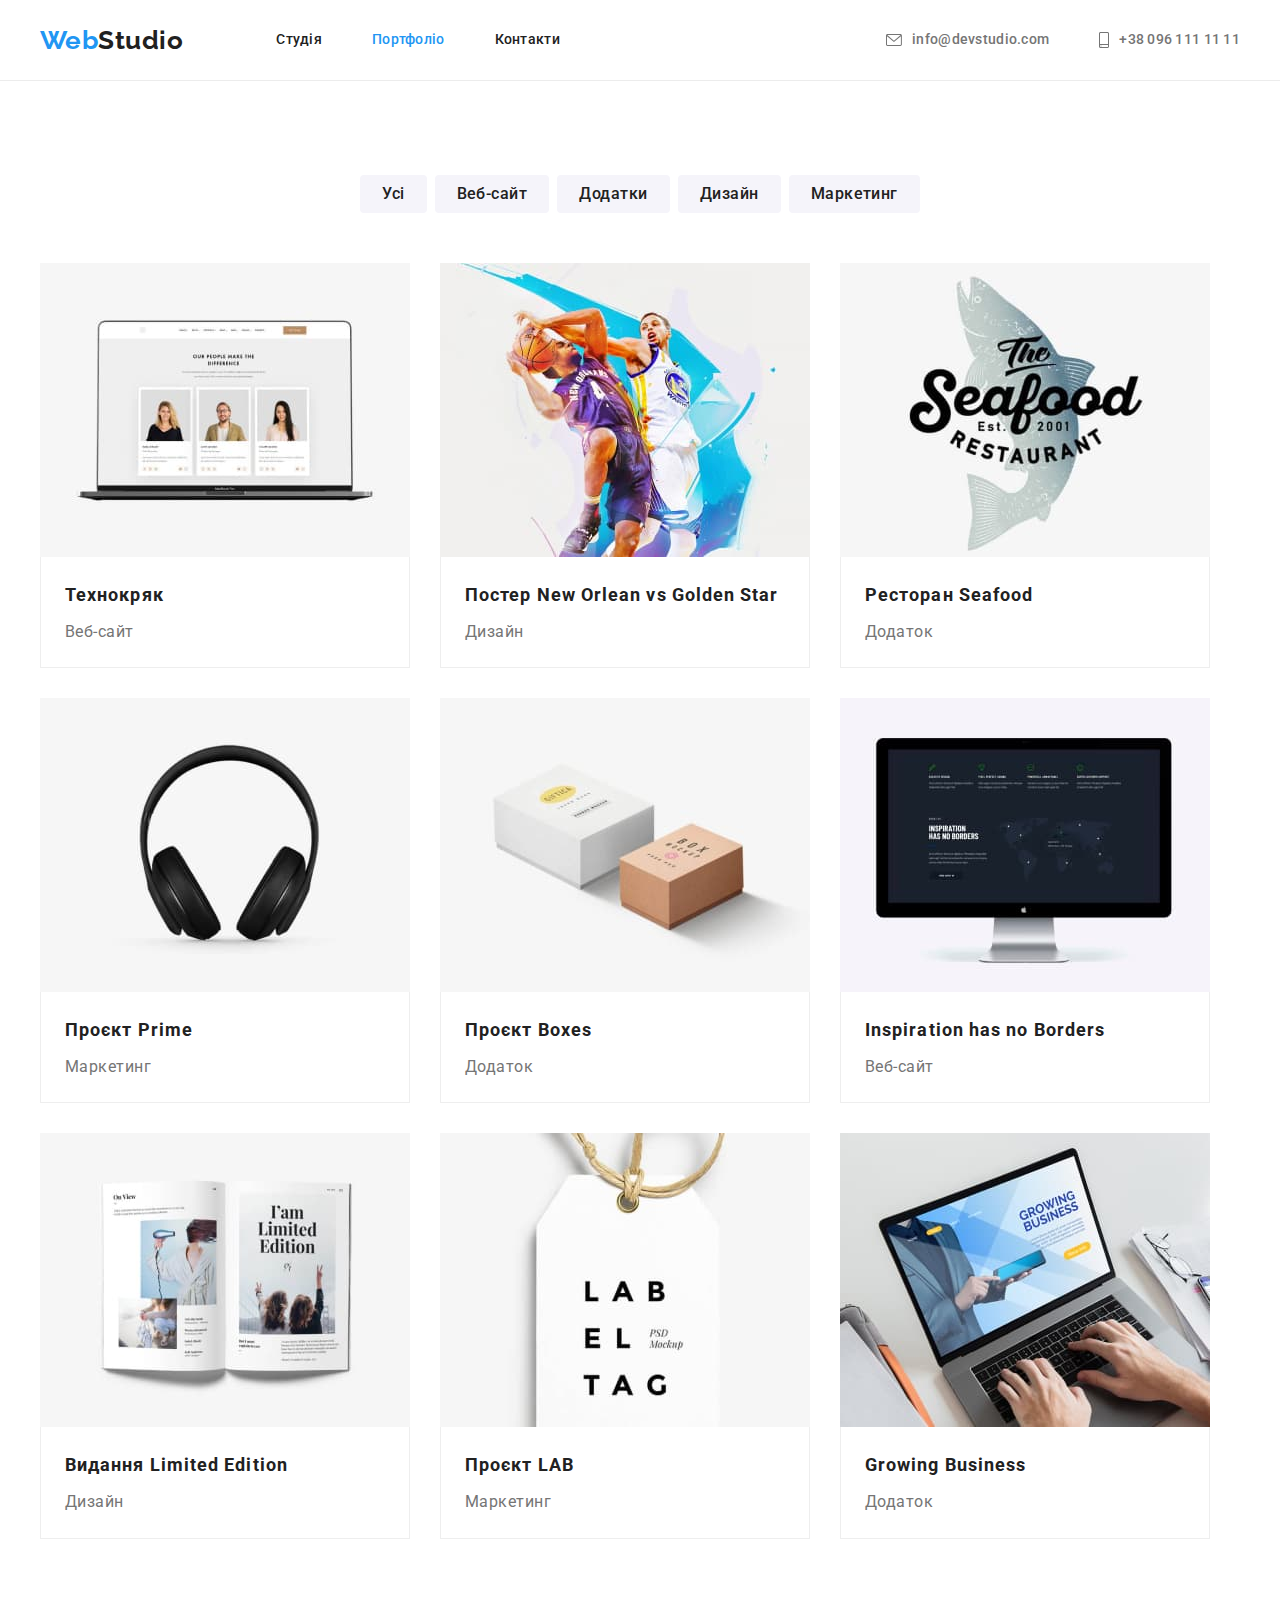
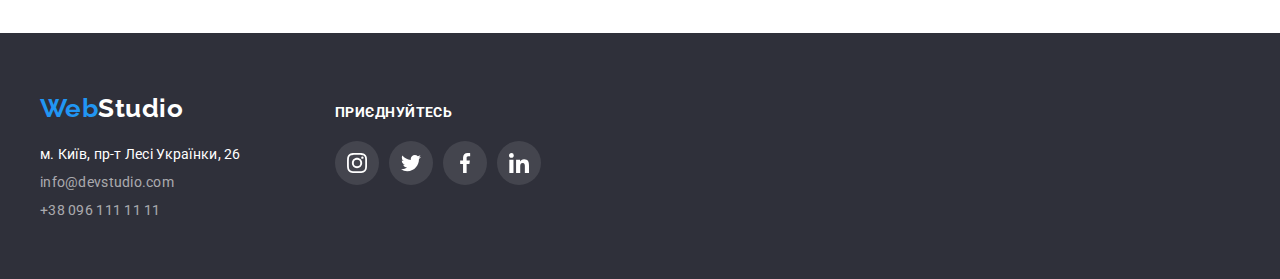
==== commit 27f9e39d: "updated" ====
--- a/portfolio.html
+++ b/portfolio.html
@@ -58,7 +58,7 @@
         </ul>
         <ul class="portfolio-cards">
           <li class="portfolio-card">
-            <a href="">
+            <a href="" class="port-card-link">
               <img src="images/cards/img.jpg" alt="laptop" width="370" />
               <div class="portf-card-text">
                 <h2 class="card-name">Технокряк</h2>
@@ -67,7 +67,7 @@
             </a>
           </li>
           <li class="portfolio-card">
-            <a href="">
+            <a href="" class="port-card-link">
               <img src="images/cards/img(1).jpg" alt="players" width="370" />
               <div class="portf-card-text">
                 <h2 class="card-name">Постер New Orlean vs Golden Star</h2>
@@ -76,7 +76,7 @@
             </a>
           </li>
           <li class="portfolio-card">
-            <a href="">
+            <a href="" class="port-card-link">
               <img src="images/cards/img(2).jpg" alt="restaurant" width="370" />
               <div class="portf-card-text">
                 <h2 class="card-name">Ресторан Seafood</h2>
@@ -85,7 +85,7 @@
             </a>
           </li>
           <li class="portfolio-card">
-            <a href="">
+            <a href="" class="port-card-link">
               <img src="images/cards/img(3).jpg" alt="headphones" width="370" />
               <div class="portf-card-text">
                 <h2 class="card-name">Проєкт Prime</h2>
@@ -94,7 +94,7 @@
             </a>
           </li>
           <li class="portfolio-card">
-            <a href="">
+            <a href="" class="port-card-link">
               <img src="images/cards/img(4).jpg" alt="boxes" width="370" />
               <div class="portf-card-text">
                 <h2 class="card-name">Проєкт Boxes</h2>
@@ -103,7 +103,7 @@
             </a>
           </li>
           <li class="portfolio-card">
-            <a href="">
+            <a href="" class="port-card-link">
               <img src="images/cards/img(5).jpg" alt="monitor" width="370" />
               <div class="portf-card-text">
                 <h2 class="card-name">Inspiration has no Borders</h2>
@@ -112,7 +112,7 @@
             </a>
           </li>
           <li class="portfolio-card">
-            <a href="">
+            <a href="" class="port-card-link">
               <img src="images/cards/img(6).jpg" alt="book" width="370" />
               <div class="portf-card-text">
                 <h2 class="card-name">Видання Limited Edition</h2>
@@ -121,7 +121,7 @@
             </a>
           </li>
           <li class="portfolio-card">
-            <a href="">
+            <a href="" class="port-card-link">
               <img src="images/cards/img(7).jpg" alt="label" width="370" />
               <div class="portf-card-text">
                 <h2 class="card-name">Проєкт LAB</h2>
@@ -130,7 +130,7 @@
             </a>
           </li>
           <li class="portfolio-card">
-            <a href="">
+            <a href="" class="port-card-link">
               <img src="images/cards/img(8).jpg" alt="laptop" width="370" />
               <div class="portf-card-text">
                 <h2 class="card-name">Growing Business</h2>
@@ -168,7 +168,7 @@
             </address>
           </div>
           <div class="footer-item">
-            <h3 class="footer-title">Приєднуйтесь</h3>
+            <p class="footer-title">Приєднуйтесь</p>
             <div class="team-media-body">
               <a href="" class="foot-media-bk">
                 <svg class="foot-icon-media" width="20" height="20">
--- a/css/common.css
+++ b/css/common.css
@@ -76,4 +76,6 @@
   background-repeat: no-repeat;
   background-position: center;
   background-size: cover;
+  margin-left: auto;
+  margin-right: auto;
 }
--- a/css/style.css
+++ b/css/style.css
@@ -1,5 +1,8 @@
 .section {
   padding: 94px 0;
+}
+.occupations.section {
+  padding-top: 0;
 }
 /* ------------------------------header------------------------------------- */
 .header {
@@ -52,6 +55,7 @@
 
   color: var(--primary-text-color);
   display: flex;
+  align-items: center;
 }
 .head-adr-link:hover,
 .head-adr-link:focus {
@@ -62,7 +66,8 @@
   margin-right: 10px;
   fill: var(--primary-text-color);
 }
-.head-adr-link:hover .head-link-icon {
+.head-adr-link:hover .head-link-icon,
+.head-adr-link:focus .head-link-icon {
   fill: var(--accent-color);
 }
 /* ------------------------------------ */
@@ -118,13 +123,14 @@
 }
 .advantages-item-area {
   background-color: var(--secondary-bk-color);
-  padding: 25px 0;
+
+  display: flex;
+  justify-content: center;
+  align-items: center;
+  height: 120px;
   margin-bottom: 30px;
 }
-.icon-test {
-  display: block;
-  margin: 0 auto;
-}
+
 /* .advantages-item::before {
   display: block;
   content: '';
@@ -211,7 +217,9 @@
   margin-left: 10px;
 }
 .team-media-bk:hover,
-.team-media-bk:hover .icon-media {
+.team-media-bk:hover .icon-media,
+.team-media-bk:focus,
+.team-media-bk:focus .icon-media {
   fill: var(--bk-white-color);
   background-color: var(--accent-color);
 }
@@ -251,7 +259,9 @@
   border-radius: 3%;
 }
 .clinets-item:hover,
-.clinets-item:hover .clinets-icon {
+.clinets-item:hover .clinets-icon,
+.clinets-item:focus,
+.clinets-item:focus .clinets-icon {
   border-color: var(--accent-color);
   fill: var(--accent-color);
 }
@@ -266,6 +276,7 @@
 }
 .footer-body {
   display: flex;
+  align-items: baseline;
 }
 .footer-item:nth-child(2) {
   margin-left: 94px;
@@ -277,17 +288,19 @@
   text-transform: uppercase;
   color: var(--bk-white-color);
 
-  margin-top: 15px;
   margin-bottom: 20px;
 }
 /* ------------------------------------------------------- */
-.foot-media-bk,
+.foot-media-bk {
+  background-color: rgba(255, 255, 255, 0.1);
+}
 .foot-icon-media {
   fill: var(--bk-white-color);
-  background-color: rgba(255, 255, 255, 0.1);
 }
 .foot-media-bk:hover,
-.foot-media-bk:hover .foot-icon-media {
+.foot-media-bk:hover .foot-icon-media,
+.foot-media-bk:focus,
+.foot-media-bk:focus .foot-icon-media {
   fill: var(--bk-white-color);
   background-color: var(--accent-color);
 }
@@ -383,10 +396,13 @@
   margin-right: 30px;
   margin-bottom: 30px;
 }
-.portfolio-card:hover,
-.portfolio-card:focus {
+.port-card-link:hover,
+.port-card-link:focus {
   box-shadow: 0px 1px 1px rgba(0, 0, 0, 0.12), 0px 4px 4px rgba(0, 0, 0, 0.06),
     1px 4px 6px rgba(0, 0, 0, 0.16);
+}
+.port-card-link {
+  display: block;
 }
 .portfolio-card:nth-child(3n) {
   /* убирает у каждого третьего элемента правый марджин */
